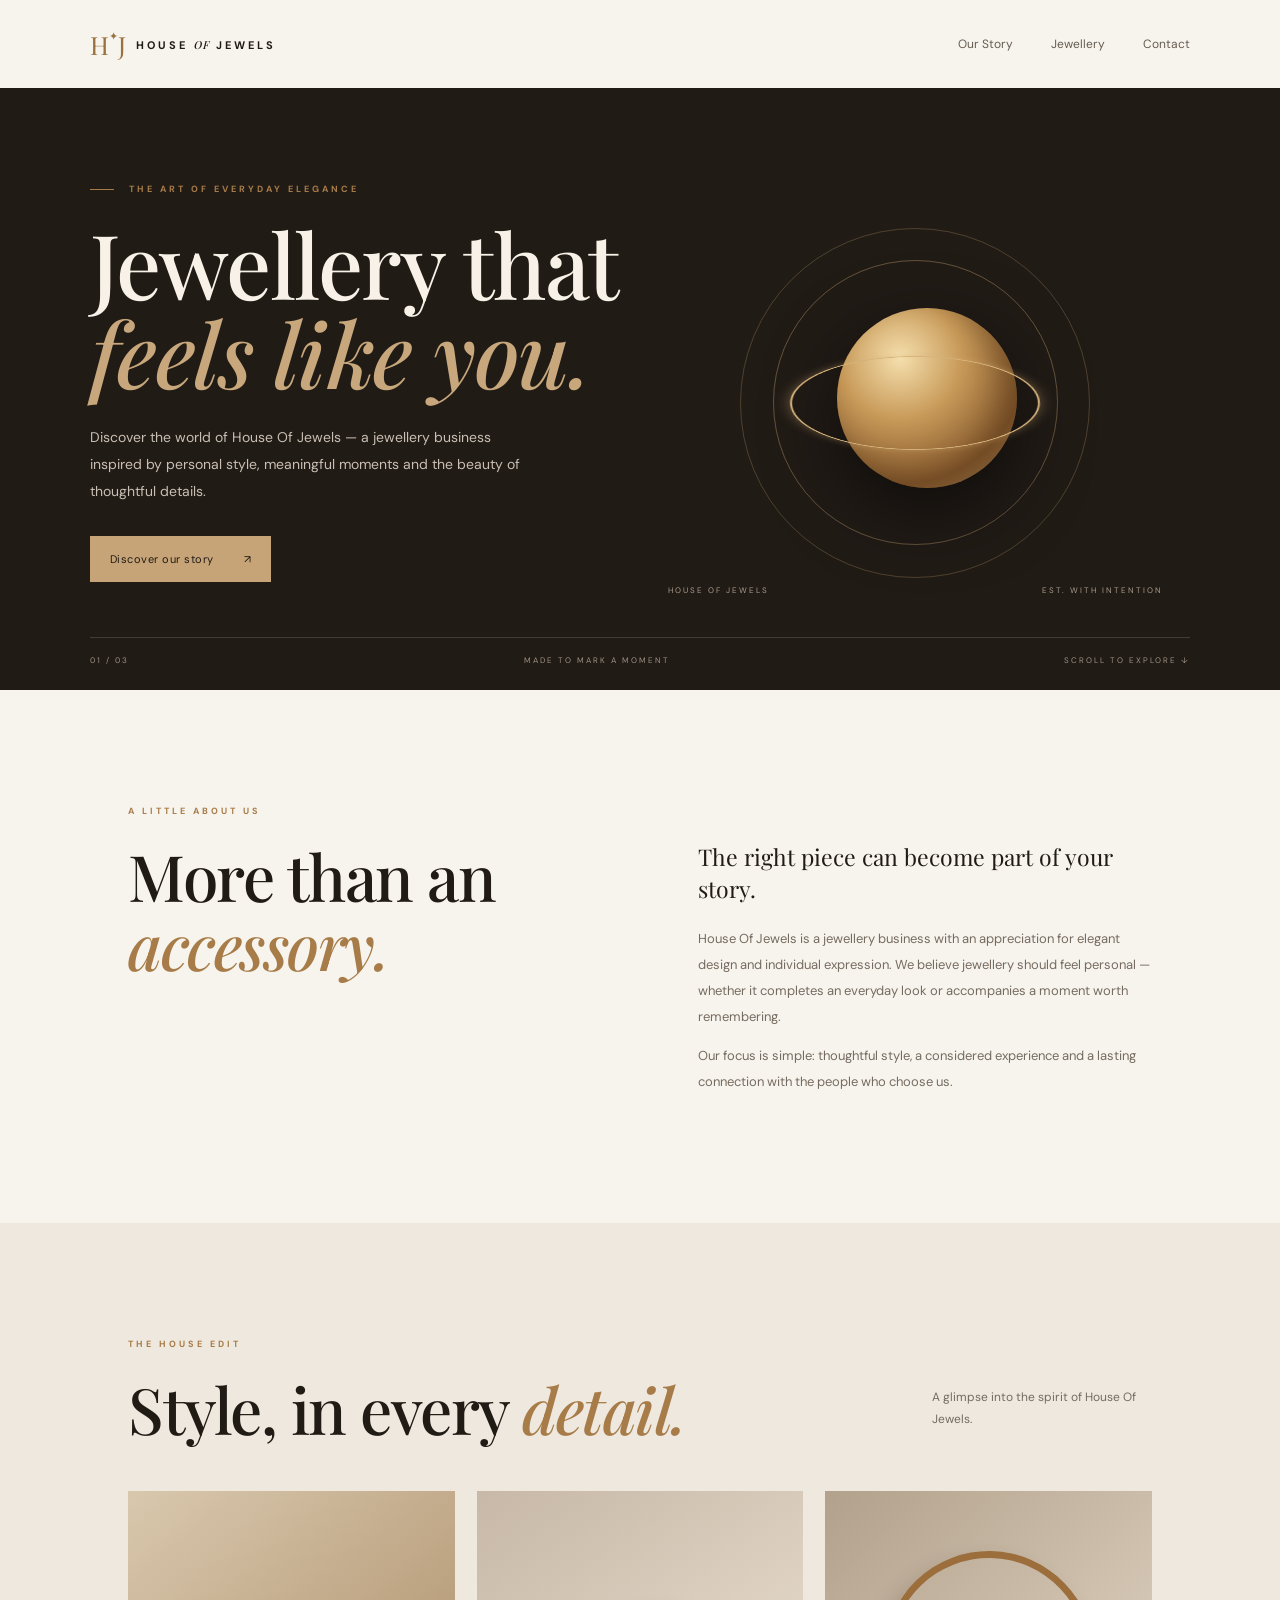
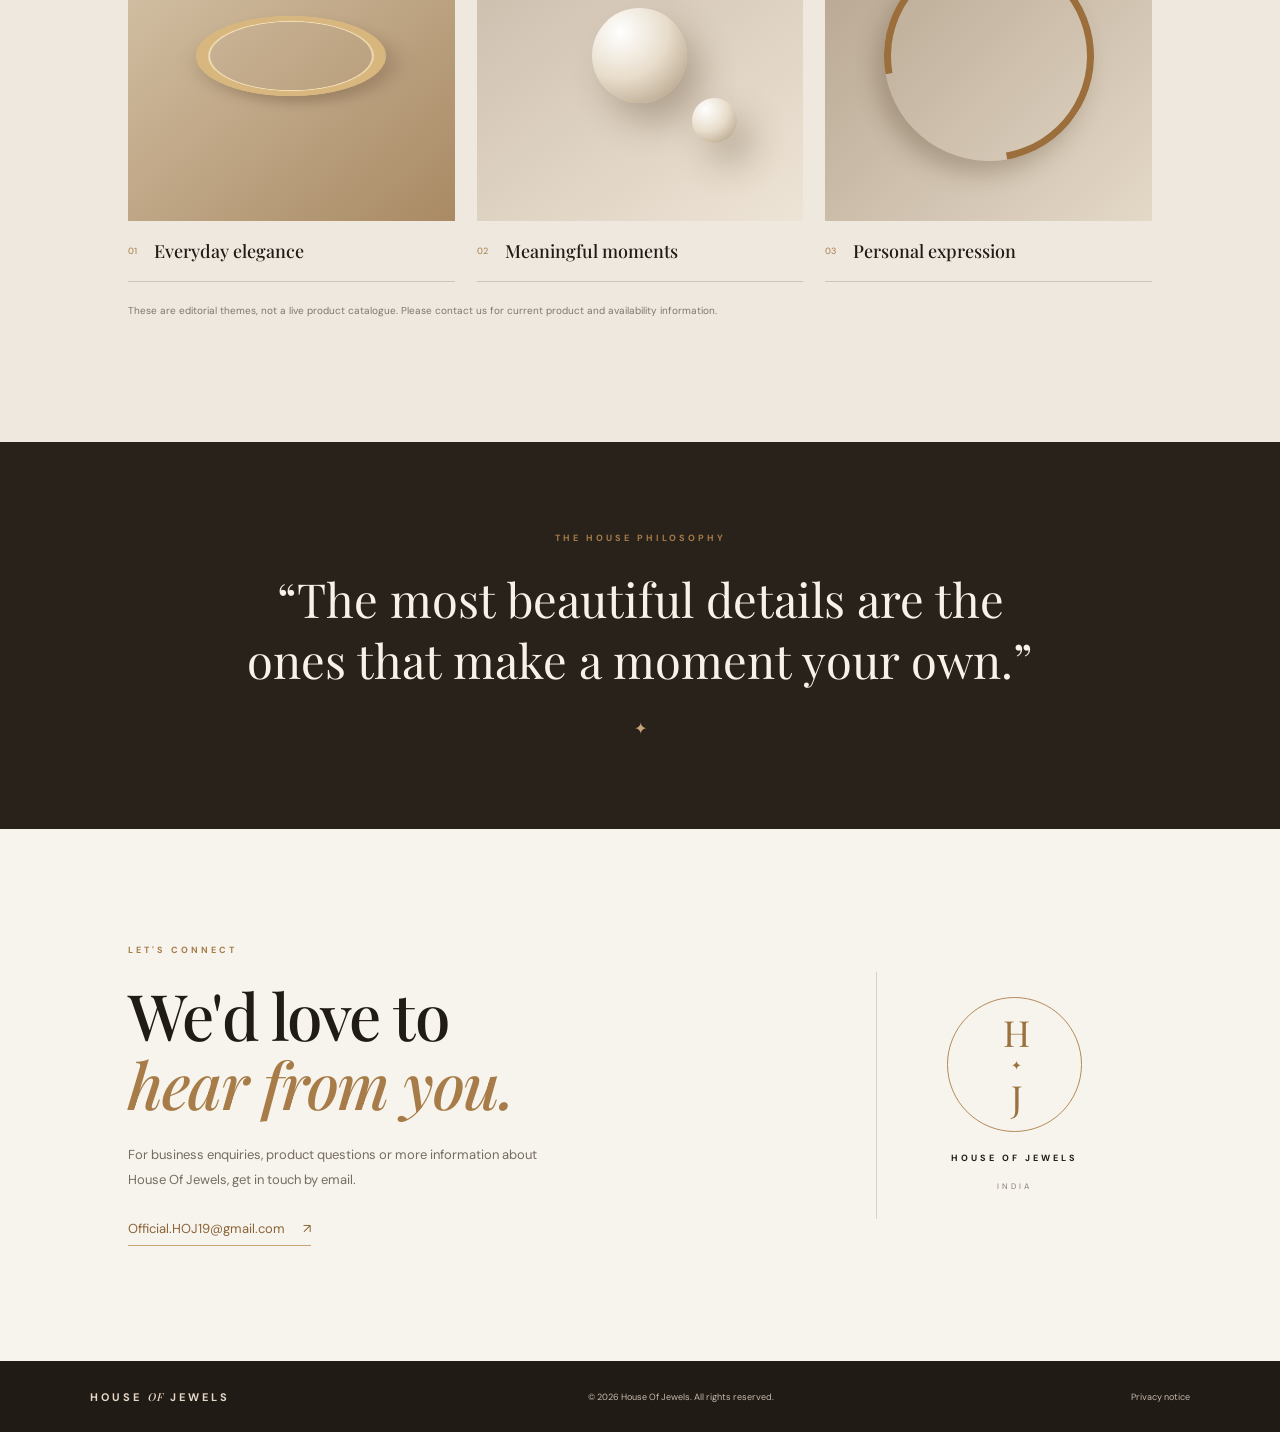
==== index.html @ b8f6191a "Add files via upload Upload House Of Jewels website" ====
<!doctype html>
<html lang="en">
<head>
  <meta charset="utf-8">
  <meta name="viewport" content="width=device-width, initial-scale=1">
  <meta name="description" content="House Of Jewels — a jewellery business built around thoughtful style and timeless elegance.">
  <meta name="theme-color" content="#17130f">
  <title>House Of Jewels | Timeless Elegance</title>
  <link rel="preconnect" href="https://fonts.googleapis.com">
  <link rel="preconnect" href="https://fonts.gstatic.com" crossorigin>
  <link href="https://fonts.googleapis.com/css2?family=DM+Sans:wght@400;500;600;700&family=Playfair+Display:wght@500;600;700&display=swap" rel="stylesheet">
  <link rel="stylesheet" href="styles.css">
</head>
<body>
  <a class="skip-link" href="#main">Skip to content</a>
  <header class="site-header">
    <a class="brand" href="#home" aria-label="House Of Jewels home">
      <span class="brand-mark" aria-hidden="true">H<span>✦</span>J</span>
      <span class="brand-name">HOUSE <i>OF</i> JEWELS</span>
    </a>
    <button class="menu-toggle" aria-expanded="false" aria-controls="primary-nav" aria-label="Open navigation">
      <span></span><span></span>
    </button>
    <nav id="primary-nav" class="nav">
      <a href="#about">Our Story</a>
      <a href="#collections">Jewellery</a>
      <a href="#contact">Contact</a>
    </nav>
  </header>

  <main id="main">
    <section class="hero" id="home">
      <div class="hero-copy">
        <p class="eyebrow"><span></span> THE ART OF EVERYDAY ELEGANCE</p>
        <h1>Jewellery that<br><em>feels like you.</em></h1>
        <p class="hero-intro">Discover the world of House Of Jewels — a jewellery business inspired by personal style, meaningful moments and the beauty of thoughtful details.</p>
        <a class="button button-light" href="#about">Discover our story <span aria-hidden="true">↗</span></a>
      </div>
      <div class="hero-art" role="img" aria-label="Abstract warm gold jewellery-inspired composition">
        <div class="halo halo-one"></div><div class="halo halo-two"></div>
        <div class="gold-disc"></div><div class="gold-line"></div>
        <div class="hero-caption"><span>HOUSE OF JEWELS</span><span>EST. WITH INTENTION</span></div>
      </div>
      <div class="hero-bottom"><span>01 / 03</span><span>MADE TO MARK A MOMENT</span><span>SCROLL TO EXPLORE ↓</span></div>
    </section>

    <section class="intro section" id="about">
      <p class="eyebrow">A LITTLE ABOUT US</p>
      <div class="intro-grid">
        <h2>More than an<br><em>accessory.</em></h2>
        <div class="intro-text">
          <p class="lead">The right piece can become part of your story.</p>
          <p>House Of Jewels is a jewellery business with an appreciation for elegant design and individual expression. We believe jewellery should feel personal — whether it completes an everyday look or accompanies a moment worth remembering.</p>
          <p>Our focus is simple: thoughtful style, a considered experience and a lasting connection with the people who choose us.</p>
        </div>
      </div>
    </section>

    <section class="collections section" id="collections">
      <div class="section-heading">
        <div><p class="eyebrow">THE HOUSE EDIT</p><h2>Style, in every <em>detail.</em></h2></div>
        <p>A glimpse into the spirit of House Of Jewels.</p>
      </div>
      <div class="editorial-grid">
        <article class="editorial-card card-one">
          <div class="abstract-art art-one"><span class="ring-shape"></span></div>
          <div class="card-label"><span>01</span><h3>Everyday elegance</h3></div>
        </article>
        <article class="editorial-card card-two">
          <div class="abstract-art art-two"><span class="pearl-shape"></span><span class="pearl-shape small"></span></div>
          <div class="card-label"><span>02</span><h3>Meaningful moments</h3></div>
        </article>
        <article class="editorial-card card-three">
          <div class="abstract-art art-three"><span class="arc-shape"></span></div>
          <div class="card-label"><span>03</span><h3>Personal expression</h3></div>
        </article>
      </div>
      <p class="note">These are editorial themes, not a live product catalogue. Please contact us for current product and availability information.</p>
    </section>

    <section class="quote-band">
      <p class="eyebrow">THE HOUSE PHILOSOPHY</p>
      <blockquote>“The most beautiful details are the ones that make a moment your own.”</blockquote>
      <span class="ornament">✦</span>
    </section>

    <section class="contact section" id="contact">
      <div class="contact-copy">
        <p class="eyebrow">LET'S CONNECT</p>
        <h2>We'd love to<br><em>hear from you.</em></h2>
        <p>For business enquiries, product questions or more information about House Of Jewels, get in touch by email.</p>
        <a class="email-link" href="mailto:Official.HOJ19@gmail.com">Official.HOJ19@gmail.com <span aria-hidden="true">↗</span></a>
      </div>
      <div class="contact-aside">
        <div class="contact-seal">H<span>✦</span>J</div>
        <p>HOUSE OF JEWELS</p>
        <span>INDIA</span>
      </div>
    </section>
  </main>

  <footer class="footer">
    <a class="footer-brand" href="#home">HOUSE <i>OF</i> JEWELS</a>
    <span>© <span id="year"></span> House Of Jewels. All rights reserved.</span>
    <a href="privacy.html">Privacy notice</a>
  </footer>
  <script src="script.js"></script>
</body>
</html>
---- styles.css ----
*{box-sizing:border-box}html{scroll-behavior:smooth}body{margin:0;background:#f7f4ee;color:#211b16;font-family:"DM Sans",Arial,sans-serif;-webkit-font-smoothing:antialiased}a{color:inherit}.skip-link{position:absolute;left:-999px;top:10px;background:#fff;padding:12px;z-index:20}.skip-link:focus{left:10px}.site-header{height:88px;padding:0 7vw;display:flex;align-items:center;justify-content:space-between;background:#f7f4ee;position:relative;z-index:5}.brand{text-decoration:none;display:flex;align-items:center;gap:13px}.brand-mark{font-family:"Playfair Display",serif;font-size:25px;letter-spacing:-3px;color:#9b713e}.brand-mark span{font-size:11px;vertical-align:top;margin:0 3px}.brand-name,.footer-brand{font-size:11px;letter-spacing:3px;font-weight:700}.brand-name i,.footer-brand i{font-family:"Playfair Display",serif;font-weight:500;letter-spacing:1px}.nav{display:flex;gap:38px}.nav a{text-decoration:none;font-size:12px;color:#665b50}.nav a:hover,.footer a:hover{color:#a77940}.menu-toggle{display:none;background:none;border:0}.hero{background:#211b16;color:#f7f1e7;min-height:590px;padding:80px 7vw 25px;position:relative;display:grid;grid-template-columns:1fr 1fr;align-items:center;overflow:hidden}.hero-copy{position:relative;z-index:2;padding:15px 0 55px}.eyebrow{font-size:9px;letter-spacing:3px;font-weight:700;color:#a77c48;margin:0 0 24px}.eyebrow span{display:inline-block;width:24px;height:1px;background:#a77c48;vertical-align:middle;margin-right:10px}.hero h1,h2{font-family:"Playfair Display",Georgia,serif;font-weight:500;letter-spacing:-1.5px}.hero h1{font-size:clamp(54px,7vw,92px);line-height:.99;margin:0 0 28px}.hero h1 em,h2 em{color:#c7a77b;font-weight:500}.hero-intro{max-width:430px;color:#c9bfb3;font-size:14px;line-height:1.9;margin:0 0 32px}.button{display:inline-flex;align-items:center;gap:30px;padding:16px 20px;text-decoration:none;font-size:11px;letter-spacing:.5px}.button-light{background:#c6a477;color:#211b16}.button-light:hover{background:#dfc29a}.hero-art{height:420px;position:relative;display:flex;align-items:center;justify-content:center}.halo{position:absolute;border:1px solid rgba(211,174,122,.25);border-radius:50%;width:350px;height:350px}.halo-two{width:285px;height:285px;border-color:rgba(211,174,122,.38)}.gold-disc{width:180px;height:180px;border-radius:50%;background:radial-gradient(circle at 35% 28%,#f5dfad 0,#c89a59 35%,#82562b 72%,#d2ae76 100%);box-shadow:0 25px 70px #0008,inset -15px -12px 25px #56371966;transform:translate(12px,-5px)}.gold-line{position:absolute;width:250px;height:250px;border:2px solid #d5b27b;border-radius:50%;transform:rotateX(68deg) rotate(-25deg);box-shadow:0 0 15px #d4ad7266}.hero-caption{position:absolute;bottom:18px;left:5%;right:5%;display:flex;justify-content:space-between;color:#a99b8b;font-size:8px;letter-spacing:2px}.hero-bottom{grid-column:1/-1;border-top:1px solid #ffffff25;padding-top:17px;display:flex;justify-content:space-between;color:#9e9183;font-size:8px;letter-spacing:2px}.section{padding:115px 10vw}.intro-grid{display:grid;grid-template-columns:1fr 1fr;gap:9vw}.intro h2,.section h2,.contact h2{font-size:clamp(42px,5vw,64px);line-height:1.08;margin:0}.intro h2 em,.section h2 em,.contact h2 em{color:#a77c48}.intro-text{max-width:500px}.lead{font-family:"Playfair Display",serif;font-size:23px;line-height:1.4;margin:0 0 20px}.intro-text p:not(.lead){font-size:13px;line-height:2;color:#766b60}.collections{background:#eee8de}.section-heading{display:flex;justify-content:space-between;align-items:end;margin-bottom:48px}.section-heading>p{max-width:220px;font-size:12px;line-height:1.8;color:#766b60}.editorial-grid{display:grid;grid-template-columns:repeat(3,1fr);gap:22px}.editorial-card{min-width:0}.abstract-art{height:330px;position:relative;overflow:hidden;background:#d8c7ae;display:flex;align-items:center;justify-content:center}.art-one{background:linear-gradient(140deg,#d9c8ae,#a98a64)}.ring-shape{width:190px;height:190px;border:12px solid #d8b77f;border-radius:50%;transform:rotateX(65deg) rotate(-20deg);box-shadow:0 18px 25px #4a321d44,inset 0 0 0 2px #f4dfb5}.art-two{background:linear-gradient(145deg,#c7b8a7,#eee4d5)}.pearl-shape{width:95px;height:95px;border-radius:50%;background:radial-gradient(circle at 30% 25%,#fff,#e8ddcb 48%,#a89479);box-shadow:15px 20px 35px #59452c55}.pearl-shape.small{width:45px;height:45px;position:absolute;transform:translate(75px,65px)}.art-three{background:linear-gradient(135deg,#b2a18c,#e4d8c7)}.arc-shape{width:210px;height:210px;border:7px solid #9b6e3c;border-radius:50%;border-bottom-color:transparent;transform:rotate(35deg);box-shadow:0 15px 22px #49331d44}.card-label{display:flex;align-items:center;gap:17px;padding:18px 0;border-bottom:1px solid #cfc4b5}.card-label span{font-size:9px;color:#a77c48}.card-label h3{font-family:"Playfair Display",serif;font-size:18px;font-weight:500;margin:0}.note{font-size:10px;color:#81766a;margin-top:22px}.quote-band{background:#29221b;color:#f7f1e7;text-align:center;padding:90px 12vw}.quote-band blockquote{font-family:"Playfair Display",serif;font-size:clamp(28px,4vw,47px);line-height:1.3;max-width:800px;margin:0 auto 28px}.ornament{color:#c7a477}.contact{display:grid;grid-template-columns:1.4fr .6fr;gap:8vw;align-items:center}.contact-copy>p:not(.eyebrow){max-width:430px;font-size:13px;line-height:1.9;color:#766b60;margin:25px 0}.email-link{display:inline-block;color:#8b6337;text-decoration:none;border-bottom:1px solid #c6a477;padding-bottom:8px;font-size:13px}.email-link span{padding-left:15px}.contact-aside{text-align:center;border-left:1px solid #d9d0c4;padding:25px}.contact-seal{width:135px;height:135px;border:1px solid #b58a58;border-radius:50%;display:grid;place-content:center;margin:0 auto 20px;font-family:"Playfair Display",serif;font-size:36px;color:#9b713e;letter-spacing:-5px}.contact-seal span{font-size:13px}.contact-aside p{font-size:9px;letter-spacing:3px;font-weight:700}.contact-aside>span{font-size:8px;letter-spacing:3px;color:#8b7e70}.footer{padding:28px 7vw;background:#211b16;color:#c7bbae;display:flex;justify-content:space-between;align-items:center;gap:20px;font-size:9px}.footer-brand{text-decoration:none;color:#e5d8c6}.footer a:not(.footer-brand){color:#c7bbae;text-decoration:none}.privacy-page{max-width:780px;margin:70px auto;padding:0 24px 90px;min-height:70vh}.privacy-page h1{font:500 48px "Playfair Display",serif}.privacy-page p{font-size:14px;line-height:1.9;color:#655b51}.privacy-page a{color:#8b6337}
@media(max-width:760px){.site-header{height:72px;padding:0 6vw}.menu-toggle{display:flex;flex-direction:column;gap:6px;padding:10px}.menu-toggle span{width:22px;height:1px;background:#211b16}.nav{display:none;position:absolute;top:72px;left:0;right:0;background:#f7f4ee;padding:20px 6vw 25px;flex-direction:column;gap:20px;border-top:1px solid #e7dfd4}.nav.open{display:flex}.hero{padding:65px 7vw 22px;grid-template-columns:1fr;min-height:0}.hero-copy{padding:0}.hero h1{font-size:61px}.hero-art{height:300px;margin-top:5px}.halo{width:260px;height:260px}.halo-two{width:210px;height:210px}.gold-disc{width:135px;height:135px}.gold-line{width:190px;height:190px}.hero-bottom{font-size:7px;gap:10px}.hero-bottom span:nth-child(2){display:none}.section{padding:78px 7vw}.intro-grid{grid-template-columns:1fr;gap:28px}.intro h2,.section h2,.contact h2{font-size:47px}.section-heading{display:block}.section-heading>p{margin-top:18px}.editorial-grid{grid-template-columns:1fr;gap:30px}.abstract-art{height:300px}.quote-band{padding:75px 8vw}.contact{grid-template-columns:1fr;gap:35px}.contact-aside{border-left:0;border-top:1px solid #d9d0c4}.footer{padding:25px 7vw;flex-wrap:wrap}.footer span{order:3;width:100%}.privacy-page{margin-top:45px}}
@media(prefers-reduced-motion:reduce){html{scroll-behavior:auto}}
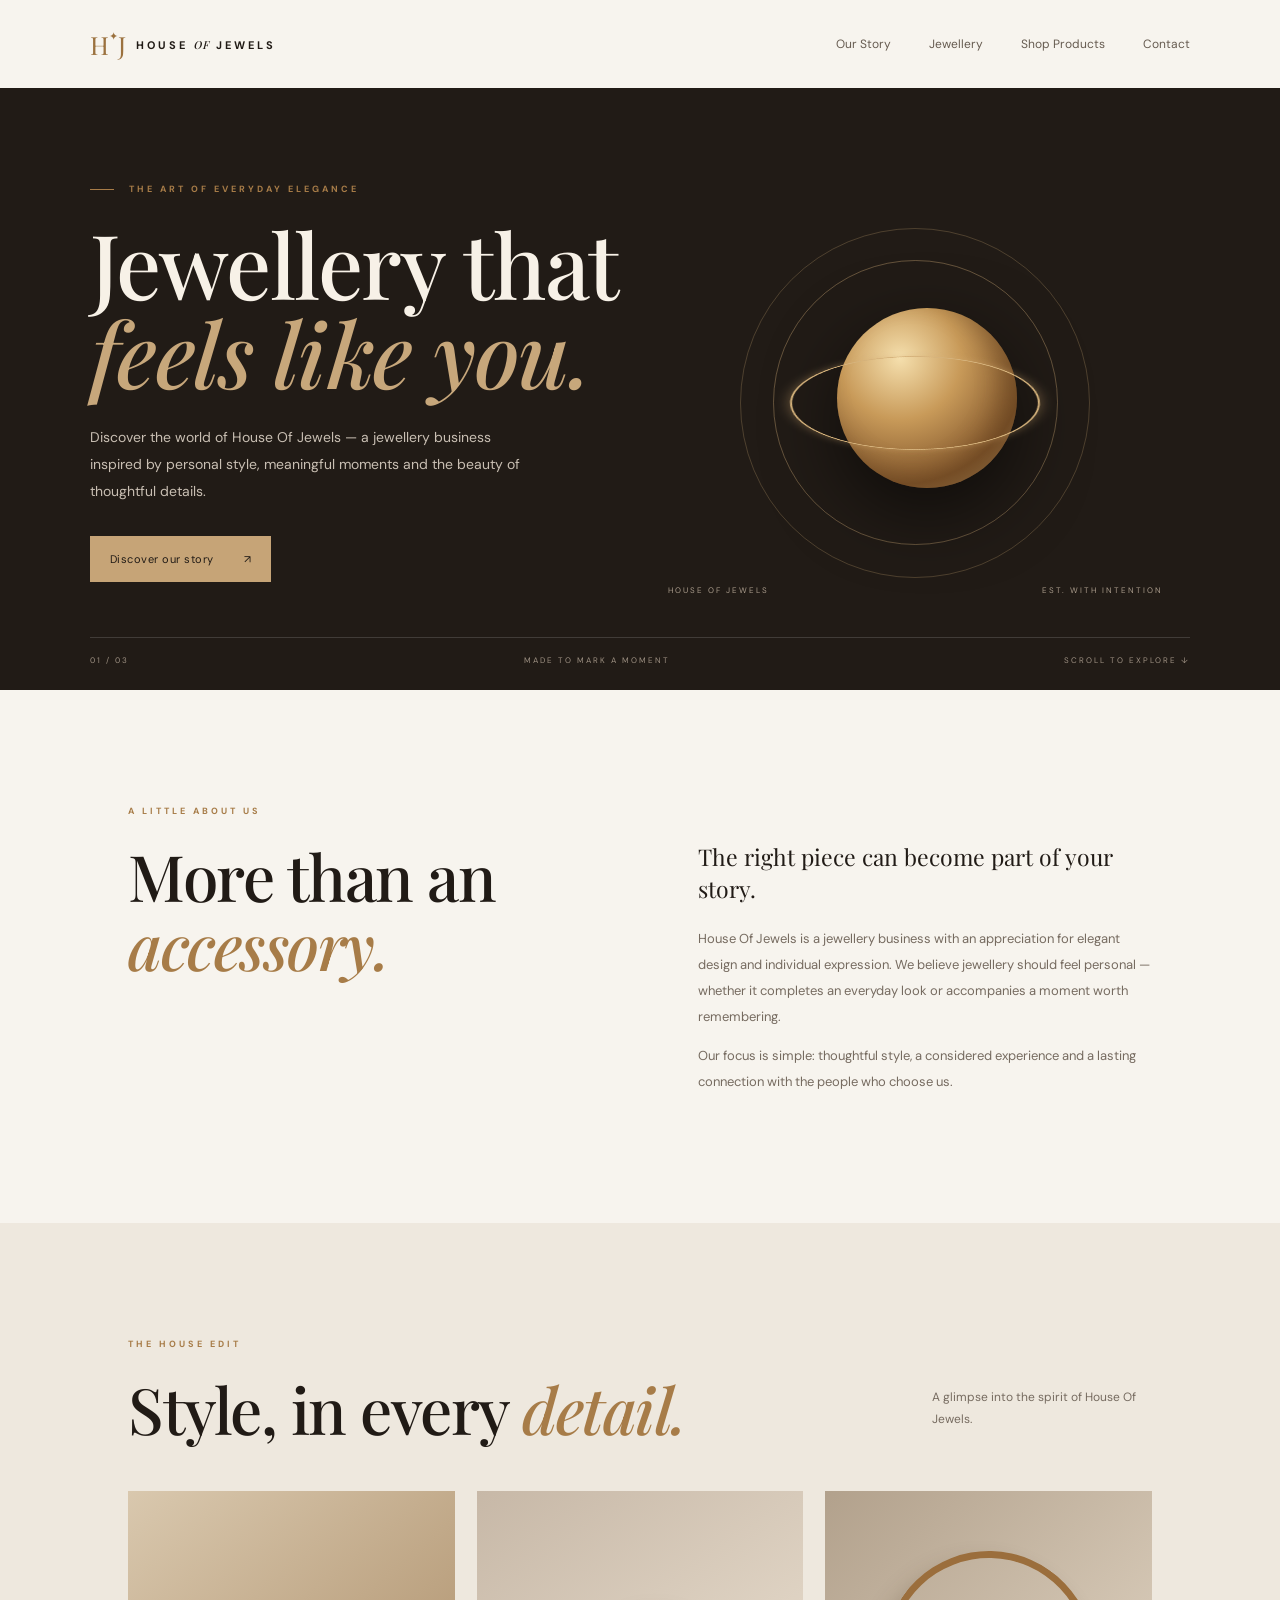
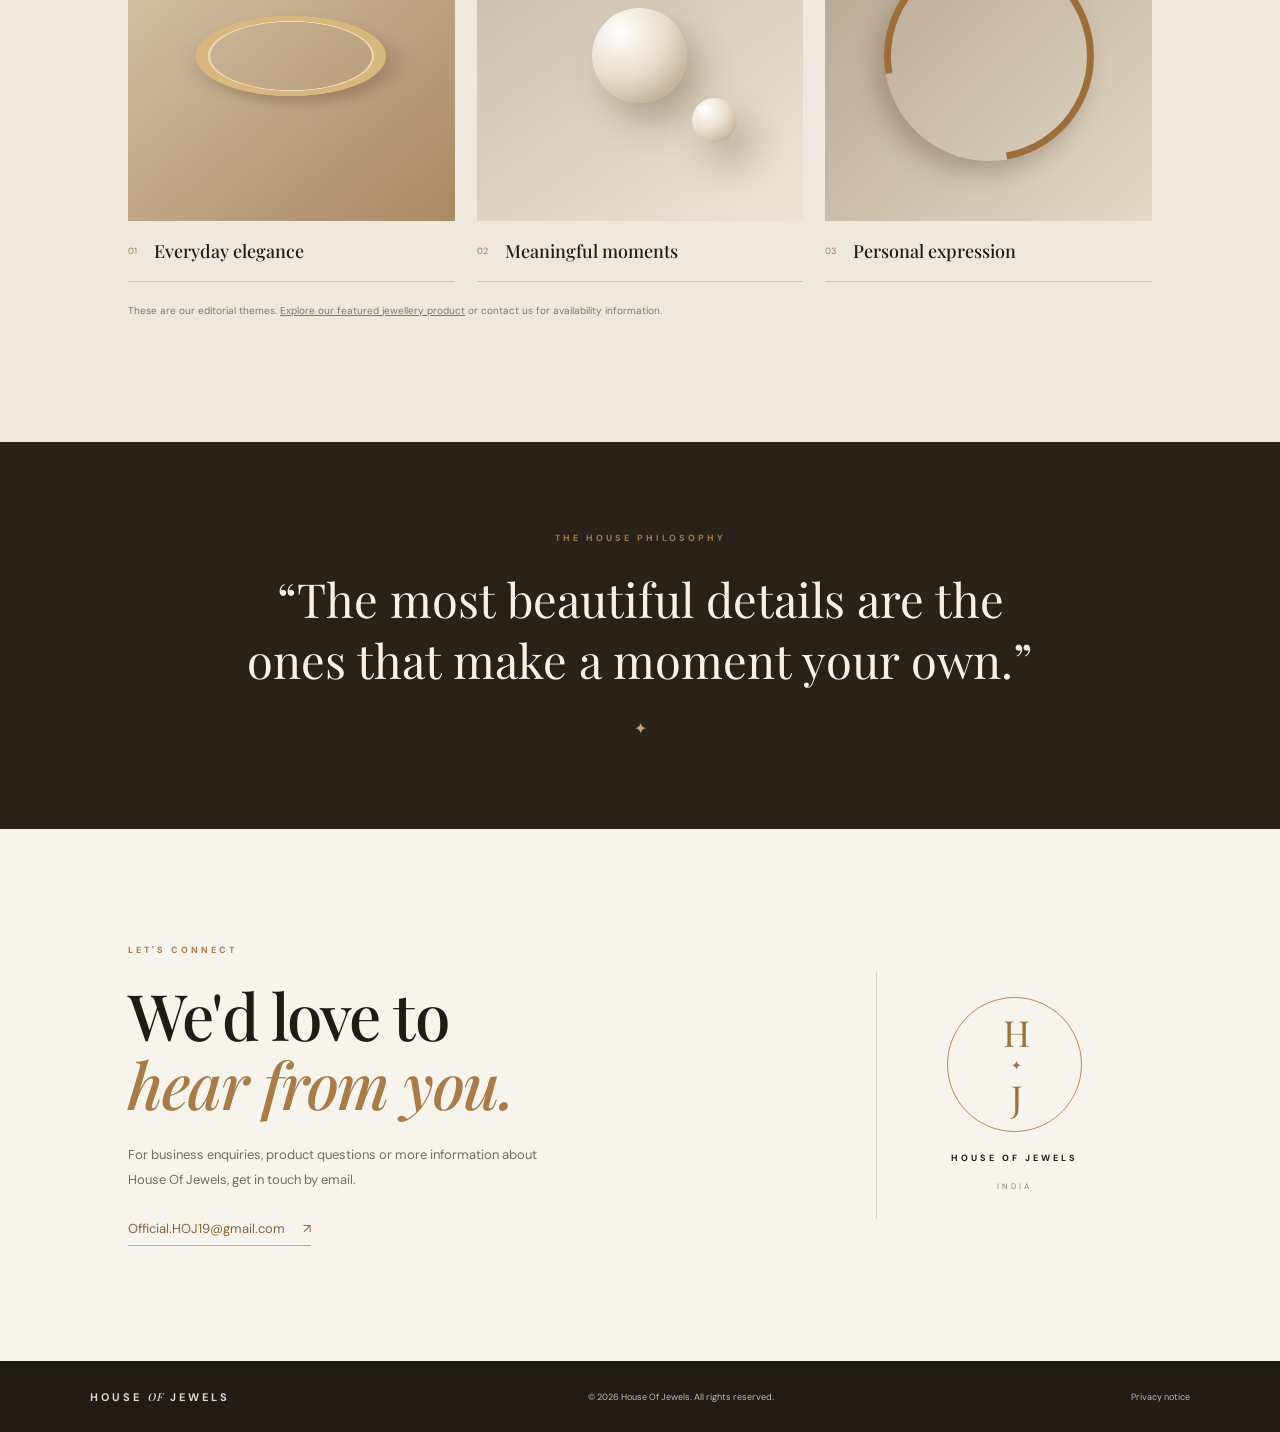
==== commit 63321361: "Link featured product catalogue from homepage" ====
--- a/index.html
+++ b/index.html
@@ -24,6 +24,7 @@
     <nav id="primary-nav" class="nav">
       <a href="#about">Our Story</a>
       <a href="#collections">Jewellery</a>
+      <a href="products.html">Shop Products</a>
       <a href="#contact">Contact</a>
     </nav>
   </header>
@@ -75,7 +76,7 @@
           <div class="card-label"><span>03</span><h3>Personal expression</h3></div>
         </article>
       </div>
-      <p class="note">These are editorial themes, not a live product catalogue. Please contact us for current product and availability information.</p>
+      <p class="note">These are our editorial themes. <a href="products.html">Explore our featured jewellery product</a> or contact us for availability information.</p>
     </section>
 
     <section class="quote-band">
